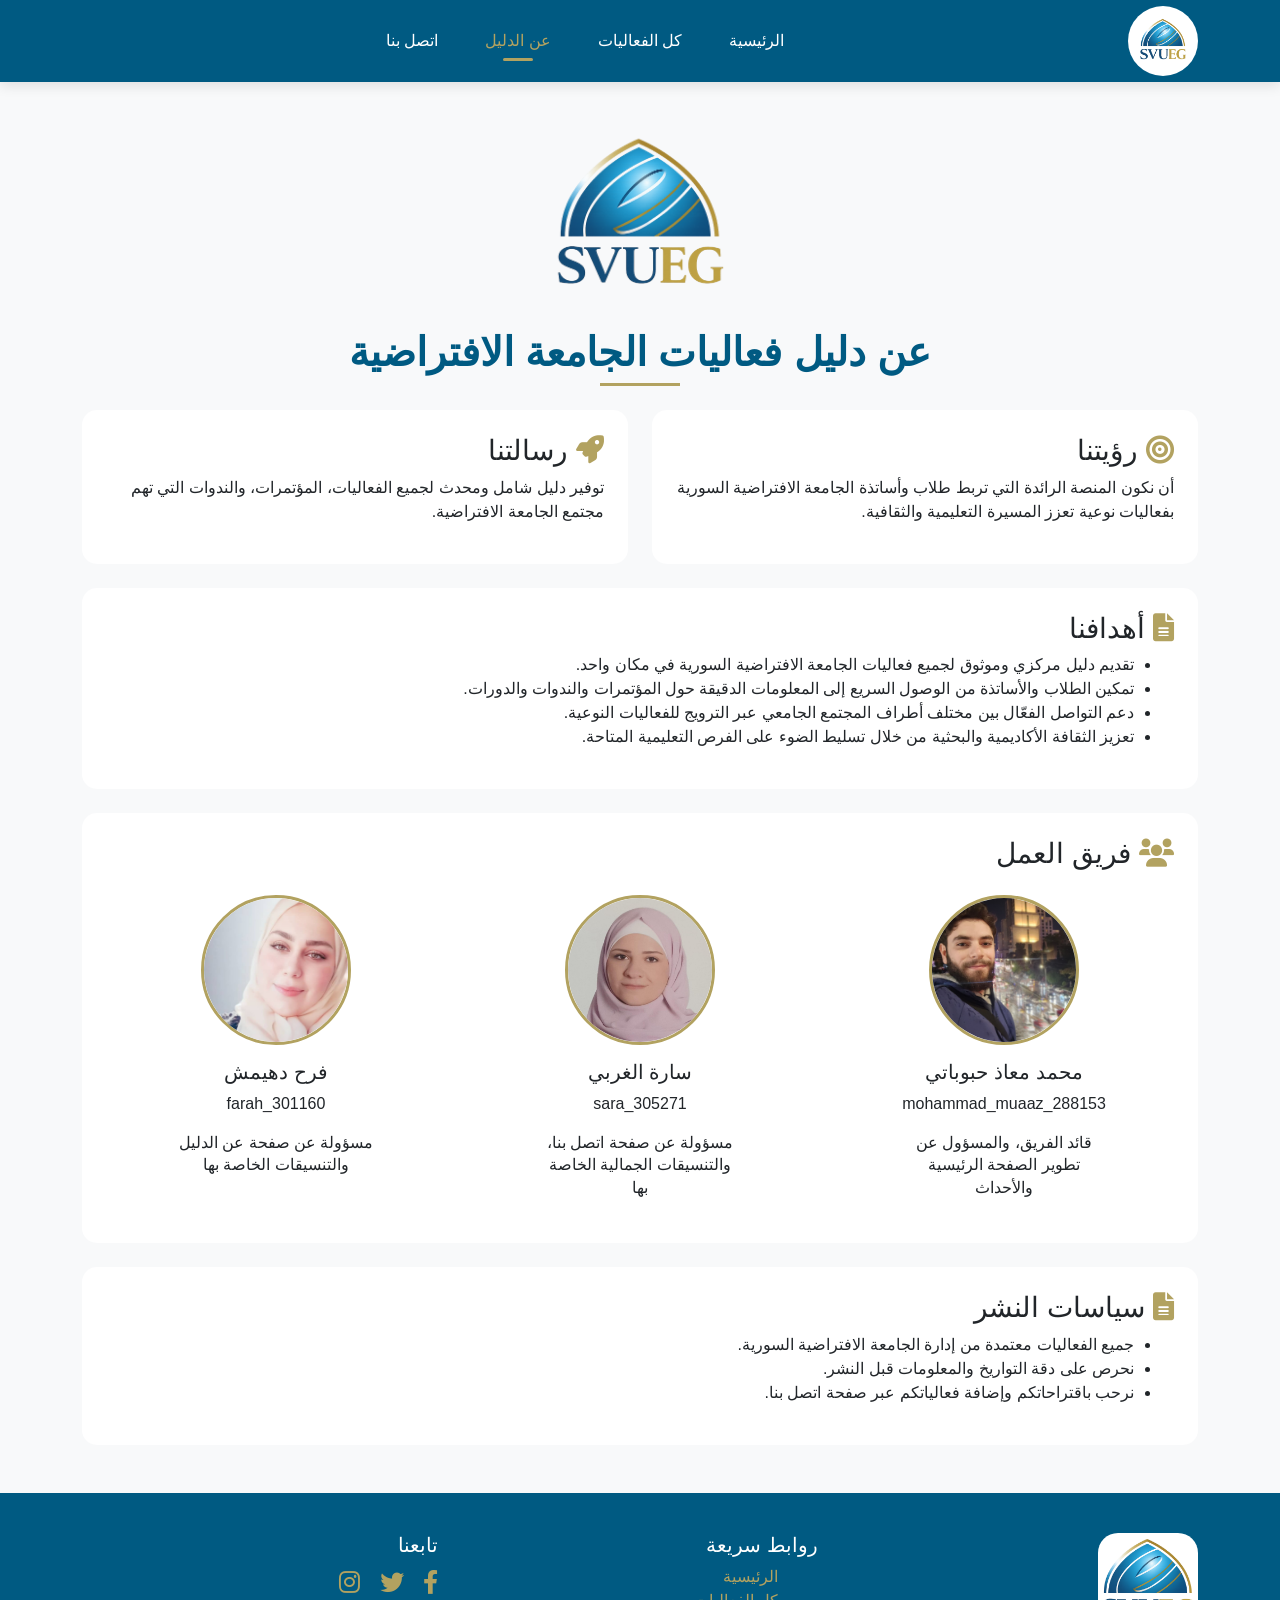
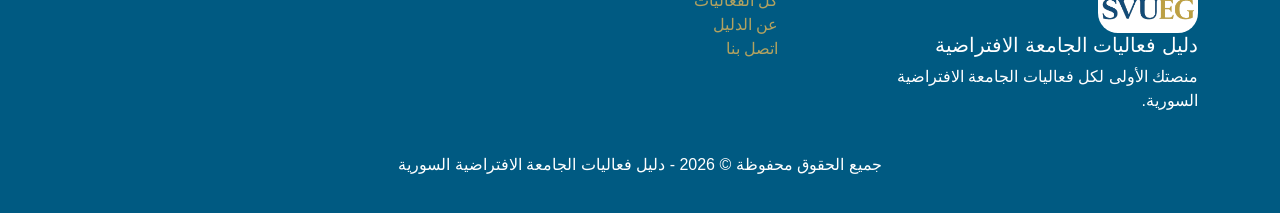
==== about.html @ c6407d6e "Add all project files" ====
<!doctype html>
<html lang="ar" dir="rtl">
  <head>
    <meta charset="UTF-8" />
    <meta name="viewport" content="width=device-width, initial-scale=1.0" />
    <title>دليل فعاليات الجامعة الافتراضية | عن الدليل</title>
    <link rel="icon" href="assets/img/SVUEG.ico" />
    <link
      href="https://cdn.jsdelivr.net/npm/bootstrap@5.3.0-alpha1/dist/css/bootstrap.min.css"
      rel="stylesheet"
    />
    <link
      rel="stylesheet"
      href="https://cdnjs.cloudflare.com/ajax/libs/font-awesome/6.0.0/css/all.min.css"
    />
    <link rel="stylesheet" href="assets/css/styles.css" />
  </head>

  <body style="padding-top: 80px">
    <header style="position: fixed; z-index: 1000; top: 0; width: 100%">
      <nav class="navbar navbar-expand-lg">
        <div class="container">
          <a class="navbar-brand" href="index.html">
            <div
              style="
                width: 70px;
                height: 70px;
                background: white;
                border-radius: 50%;
                display: flex;
                align-items: center;
                justify-content: center;
              "
            >
              <img
                src="assets/img/SVUEG_Logo1.png"
                alt="شعار الجامعة"
                style="width: 50px"
              />
            </div>
          </a>

          <button
            class="navbar-toggler"
            type="button"
            data-bs-toggle="collapse"
            data-bs-target="#navbarNav"
          >
            <span class="navbar-toggler-icon"></span>
          </button>
          <div class="collapse navbar-collapse" id="navbarNav">
            <ul class="navbar-nav mb-2 mb-lg-0">
              <li class="nav-item">
                <a class="nav-link" href="index.html">الرئيسية</a>
              </li>
              <li class="nav-item">
                <a class="nav-link" href="events.html">كل الفعاليات</a>
              </li>
              <li class="nav-item">
                <a class="nav-link active" href="about.html">عن الدليل</a>
              </li>
              <li class="nav-item">
                <a class="nav-link" href="contact.html">اتصل بنا</a>
              </li>
            </ul>
          </div>
        </div>
      </nav>
    </header>

    <main class="container my-5">
      <!--logo-->
      <div
        style="
          height: 180px;
          align-items: center;
          justify-content: center;
          display: flex;
          margin-bottom: 20px;
        "
      >
        <img
          src="./assets/img/SVUEG_Logo1.png"
          alt="SVUEG Logo"
          style="height: 180px"
        />
      </div>

      <h1 class="section-title text-center mb-4">
        عن دليل فعاليات الجامعة الافتراضية
      </h1>

      <!--vision and mission-->
      <div class="row g-4">
        <div class="col-md-6">
          <div class="card h-100 p-4">
            <h3><i class="fas fa-bullseye text-gold"></i> رؤيتنا</h3>
            <p>
              أن نكون المنصة الرائدة التي تربط طلاب وأساتذة الجامعة الافتراضية
              السورية بفعاليات نوعية تعزز المسيرة التعليمية والثقافية.
            </p>
          </div>
        </div>
        <div class="col-md-6">
          <div class="card h-100 p-4">
            <h3><i class="fas fa-rocket text-gold"></i> رسالتنا</h3>
            <p>
              توفير دليل شامل ومحدث لجميع الفعاليات، المؤتمرات، والندوات التي
              تهم مجتمع الجامعة الافتراضية.
            </p>
          </div>
        </div>
      </div>

      <!-- goals -->
      <div class="card mt-4 p-4">
        <h3><i class="fas fa-file-alt text-gold"></i> أهدافنا</h3>
        <ul>
          <li>
            تقديم دليل مركزي وموثوق لجميع فعاليات الجامعة الافتراضية السورية في
            مكان واحد.
          </li>
          <li>
            تمكين الطلاب والأساتذة من الوصول السريع إلى المعلومات الدقيقة حول
            المؤتمرات والندوات والدورات.
          </li>
          <li>
            دعم التواصل الفعّال بين مختلف أطراف المجتمع الجامعي عبر الترويج
            للفعاليات النوعية.
          </li>
          <li>
            تعزيز الثقافة الأكاديمية والبحثية من خلال تسليط الضوء على الفرص
            التعليمية المتاحة.
          </li>
        </ul>
      </div>

      <!--team members-->
      <div class="card mt-4 p-4">
        <h3><i class="fas fa-users text-gold"></i> فريق العمل</h3>
        <div class="row text-center mt-3">
          <div class="col-md-4">
            <img
              src="assets/img/partners/mohammad_muaaz_288153.png"
              alt="mohammad_muaaz img"
              class="team-img"
            />
            <h5>محمد معاذ حبوباتي</h5>
            <p>mohammad_muaaz_288153</p>
            <p
              style="
                line-height: 1.4;
                max-width: 200px;
                margin: 0 auto;
                margin-bottom: 20px;
              "
            >
              قائد الفريق، والمسؤول عن تطوير الصفحة الرئيسية والأحداث
            </p>
          </div>

          <div class="col-md-4">
            <img
              src="assets/img/partners/sara_305271.jpg"
              alt="sara img"
              class="team-img"
            />
            <h5>سارة الغربي</h5>
            <p>sara_305271</p>
            <p
              style="
                line-height: 1.4;
                max-width: 200px;
                margin: 0 auto;
                margin-bottom: 20px;
              "
            >
              مسؤولة عن صفحة اتصل بنا، والتنسيقات الجمالية الخاصة بها
            </p>
          </div>

          <div class="col-md-4">
            <img
              src="assets/img/partners/farah_301160.jpg"
              alt="farah img"
              class="team-img"
            />
            <h5>فرح دهيمش</h5>
            <p>farah_301160</p>
            <p
              style="
                line-height: 1.4;
                max-width: 200px;
                margin: 0 auto;
                margin-bottom: 20px;
              "
            >
              مسؤولة عن صفحة عن الدليل والتنسيقات الخاصة بها
            </p>
          </div>
        </div>
      </div>

      <!--policies-->
      <div class="card mt-4 p-4">
        <h3><i class="fas fa-file-alt text-gold"></i> سياسات النشر</h3>
        <ul>
          <li>جميع الفعاليات معتمدة من إدارة الجامعة الافتراضية السورية.</li>
          <li>نحرص على دقة التواريخ والمعلومات قبل النشر.</li>
          <li>نرحب باقتراحاتكم وإضافة فعالياتكم عبر صفحة اتصل بنا.</li>
        </ul>
      </div>
    </main>

    <!--footer-->
    <footer class="footer mt-auto">
      <div class="container">
        <div class="row">
          <div class="col-md-4">
            <img
              src="./assets/img/SVUEG_Logo.png"
              alt="SVUEG_Logo1"
              style="height: 100px; border-radius: 20%"
            />
            <h5>دليل فعاليات الجامعة الافتراضية</h5>
            <p>منصتك الأولى لكل فعاليات الجامعة الافتراضية السورية.</p>
          </div>
          <div class="col-md-4">
            <h5>روابط سريعة</h5>
            <ul class="list-unstyled">
              <li><a href="index.html">الرئيسية</a></li>
              <li><a href="events.html">كل الفعاليات</a></li>
              <li><a href="about.html">عن الدليل</a></li>
              <li><a href="contact.html">اتصل بنا</a></li>
            </ul>
          </div>
          <div class="col-md-4">
            <h5>تابعنا</h5>
            <div class="social-icons">
              <a href="#"><i class="fab fa-facebook-f"></i></a>
              <a href="#"><i class="fab fa-twitter"></i></a>
              <a href="#"><i class="fab fa-instagram"></i></a>
            </div>
          </div>
        </div>
        <div class="footer-bottom text-center mt-4">
          <p>
            جميع الحقوق محفوظة © 2026 - دليل فعاليات الجامعة الافتراضية السورية
          </p>
        </div>
      </div>
    </footer>

    <script src="https://cdn.jsdelivr.net/npm/bootstrap@5.3.0-alpha1/dist/js/bootstrap.bundle.min.js"></script>
    <script src="https://code.jquery.com/jquery-3.6.0.min.js"></script>
    <script src="assets/js/main.js"></script>

    <!--scroll to top btn-->
    <div
      id="backBtn"
      onclick="window.scrollTo(0, 0)"
      style="
        z-index: 100;
        position: fixed;
        bottom: 30px;
        left: 30px;
        width: 50px;
        height: 50px;
        background: #0a3b5a;
        color: white;
        border-radius: 50%;
        display: none;
        align-items: center;
        justify-content: center;
        cursor: pointer;
        font-size: 30px;
      "
    >
      ↑
    </div>

    <script>
      //show/hide scroll button
      var btn = document.getElementById("backBtn");

      window.onscroll = function () {
        if (document.documentElement.scrollTop > 300) {
          btn.style.display = "flex";
        } else {
          btn.style.display = "none";
        }
      };
    </script>
  </body>
</html>
---- assets/css/styles.css ----
:root {
  --primary-color: #005a82;
  --accent-color: #b2a260;
  --text-light: #ffffff;
  --text-dark: #333333;
  --bg-light: #f8f9fa;
}

body {
  font-family: "Tajawal", "Segoe UI", sans-serif;
  color: var(--text-dark);
  background-color: var(--bg-light);
  display: flex;
  flex-direction: column;
  min-height: 100vh;
}

.navbar {
  background-color: var(--primary-color);
  box-shadow: 0 4px 12px rgba(0, 0, 0, 0.1);
  padding: 6px 0;
}

.navbar .container {
  position: relative;
  display: flex;
  align-items: center;
  justify-content: space-between;
}

.navbar-collapse {
  flex-grow: 1;
  display: flex;
  justify-content: center;
}

@media (min-width: 992px) {
  .navbar-nav {
    display: flex;
    justify-content: center;
    gap: 5px;
  }

  .navbar-nav.ms-auto {
    margin-right: 0 !important;
  }
}

.navbar-nav {
  gap: 15px;
}

@media (min-width: 992px) {
  .navbar-nav {
    gap: 15px;
  }
}

.navbar-brand {
  margin: 0;
  padding: 0;
}

.navbar-brand img {
  transition: transform 0.3s ease;
}

.navbar-brand img:hover {
  transform: scale(1.05);
}

.navbar-brand,
.nav-link {
  color: var(--text-light) !important;
  font-weight: 500;
  transition: color 0.3s ease;
}

.nav-link {
  padding: 8px 16px !important;
  border-radius: 8px;
  position: relative;
}

.nav-link:hover,
.nav-link.active {
  color: var(--accent-color) !important;
}

.nav-link.active::after {
  content: "";
  position: absolute;
  bottom: 0;
  right: 50%;
  transform: translateX(50%);
  width: 30px;
  height: 3px;
  background-color: var(--accent-color);
  border-radius: 2px;
}

.navbar-toggler {
  border-color: var(--accent-color);
  background-color: transparent;
  position: relative;
  z-index: 10;
}

.navbar-toggler-icon {
  background-image: url("data:image/svg+xml,%3csvg xmlns='http://www.w3.org/2000/svg' viewBox='0 0 30 30'%3e%3cpath stroke='%23b2a260' stroke-linecap='round' stroke-miterlimit='10' stroke-width='2' d='M4 7h22M4 15h22M4 23h22'/%3e%3c/svg%3e");
}

.navbar-toggler:focus {
  box-shadow: 0 0 0 2px var(--accent-color);
}

@media (max-width: 991px) {
  .navbar-collapse {
    margin-top: 15px;
    padding-top: 10px;
    border-top: 1px solid rgba(255, 255, 255, 0.2);
    text-align: center;
  }

  .navbar-nav {
    gap: 5px;
    text-align: center;
  }

  .nav-link {
    text-align: center;
    padding: 12px !important;
    display: inline-block;
  }

  .nav-link.active::after {
    display: none;
  }

  .navbar-collapse {
    justify-content: center;
  }
}

.section-title {
  color: var(--primary-color);
  font-weight: 700;
  position: relative;
  padding-bottom: 10px;
}

.section-title:after {
  content: "";
  position: absolute;
  bottom: 0;
  right: 50%;
  transform: translateX(50%);
  width: 80px;
  height: 3px;
  background-color: var(--accent-color);
}

.btn-primary {
  background-color: var(--primary-color);
  border-color: var(--primary-color);
}

.btn-primary:hover {
  background-color: #002a3a;
  border-color: #002a3a;
}

.text-gold {
  color: var(--accent-color);
}

.card {
  border: none;
  border-radius: 15px;
  transition:
    transform 0.3s ease,
    box-shadow 0.3s ease;
}

.card:hover {
  transform: translateY(-5px);
  box-shadow: 0 12px 20px rgba(0, 0, 0, 0.1);
}

.event-card img,
.carousel-item img {
  object-fit: cover;
  height: 220px;
  width: 100%;
  border-radius: 12px 12px 0 0;
}

.footer {
  background-color: var(--primary-color);
  color: var(--text-light);
  padding: 40px 0 20px;
  margin-top: 50px;
}

.footer a {
  color: var(--accent-color);
  text-decoration: none;
}

.footer a:hover {
  color: #d4c28c;
}

.social-icons a {
  display: inline-block;
  margin-left: 15px;
  font-size: 1.5rem;
}

.badge-category {
  background-color: var(--accent-color);
  color: var(--primary-color);
  font-weight: bold;
  padding: 8px 16px;
  margin: 5px;
  border-radius: 30px;
  cursor: pointer;
  transition: all 0.2s;
}

.badge-category:hover {
  background-color: var(--primary-color);
  color: var(--accent-color);
}

.hero-slider-section {
  margin-bottom: 2rem;
}

.carousel {
  height: 600px;
  max-height: 70vh;
}

.carousel-item {
  position: relative;
  height: 600px;
  max-height: 70vh;
}

.carousel-item img {
  height: 100%;
  width: 100%;
  object-fit: cover;
}

.carousel-item::before {
  content: "";
  position: absolute;
  top: 0;
  left: 0;
  right: 0;
  bottom: 0;
  background: linear-gradient(
    135deg,
    rgba(0, 53, 76, 0.35) 0%,
    rgba(0, 53, 76, 0.5) 100%
  );
  z-index: 1;
  border-radius: 0;
}

.carousel-item img {
  filter: brightness(0.95) contrast(1.05);
}

.carousel-caption {
  z-index: 2;
  bottom: 30%;
  text-align: center;
  background: rgba(0, 0, 0, 0.25);
  backdrop-filter: blur(3px);
  border-radius: 15px;
  padding: 25px 35px;
  max-width: 70%;
  margin: 0 auto;
  left: 15%;
  right: 15%;
}

.carousel-caption h3 {
  font-size: 2.2rem;
  font-weight: 700;
  color: #ffffff;
  text-shadow: 2px 2px 6px rgba(0, 0, 0, 0.4);
  margin-bottom: 10px;
}

.carousel-caption p {
  font-size: 1.2rem;
  color: var(--accent-color);
  font-weight: 500;
  text-shadow: 1px 1px 3px rgba(0, 0, 0, 0.4);
}

.carousel-indicators button {
  background-color: var(--accent-color) !important;
  width: 45px !important;
  height: 4px !important;
  border-radius: 5px;
  margin: 0 5px;
}

.carousel-control-prev-icon,
.carousel-control-next-icon {
  background-color: rgba(0, 53, 76, 0.5);
  border-radius: 50%;
  padding: 25px;
  background-size: 50%;
}

.carousel-control-prev-icon:hover,
.carousel-control-next-icon:hover {
  background-color: rgba(178, 162, 96, 0.7);
}

@media (max-width: 768px) {
  .carousel,
  .carousel-item {
    height: 400px;
    max-height: 50vh;
  }

  .carousel-caption {
    padding: 12px 18px;
    max-width: 90%;
    left: 5%;
    right: 5%;
    bottom: 25%;
  }

  .carousel-caption h3 {
    font-size: 1.3rem;
  }

  .carousel-caption p {
    font-size: 0.9rem;
  }

  .carousel-control-prev-icon,
  .carousel-control-next-icon {
    padding: 15px;
  }
}

@media (max-width: 480px) {
  .carousel,
  .carousel-item {
    height: 300px;
    max-height: 45vh;
  }

  .carousel-caption {
    padding: 8px 12px;
  }

  .carousel-caption h3 {
    font-size: 1rem;
  }

  .carousel-caption p {
    font-size: 0.8rem;
  }
}

.team-img {
  width: 150px;
  height: 150px;
  border-radius: 50%;
  object-fit: cover;
  border: 3px solid var(--accent-color);
  margin-bottom: 15px;
  transition: transform 0.3s ease;
}

.team-img:hover {
  transform: scale(1.05);
  border-color: var(--primary-color);
}
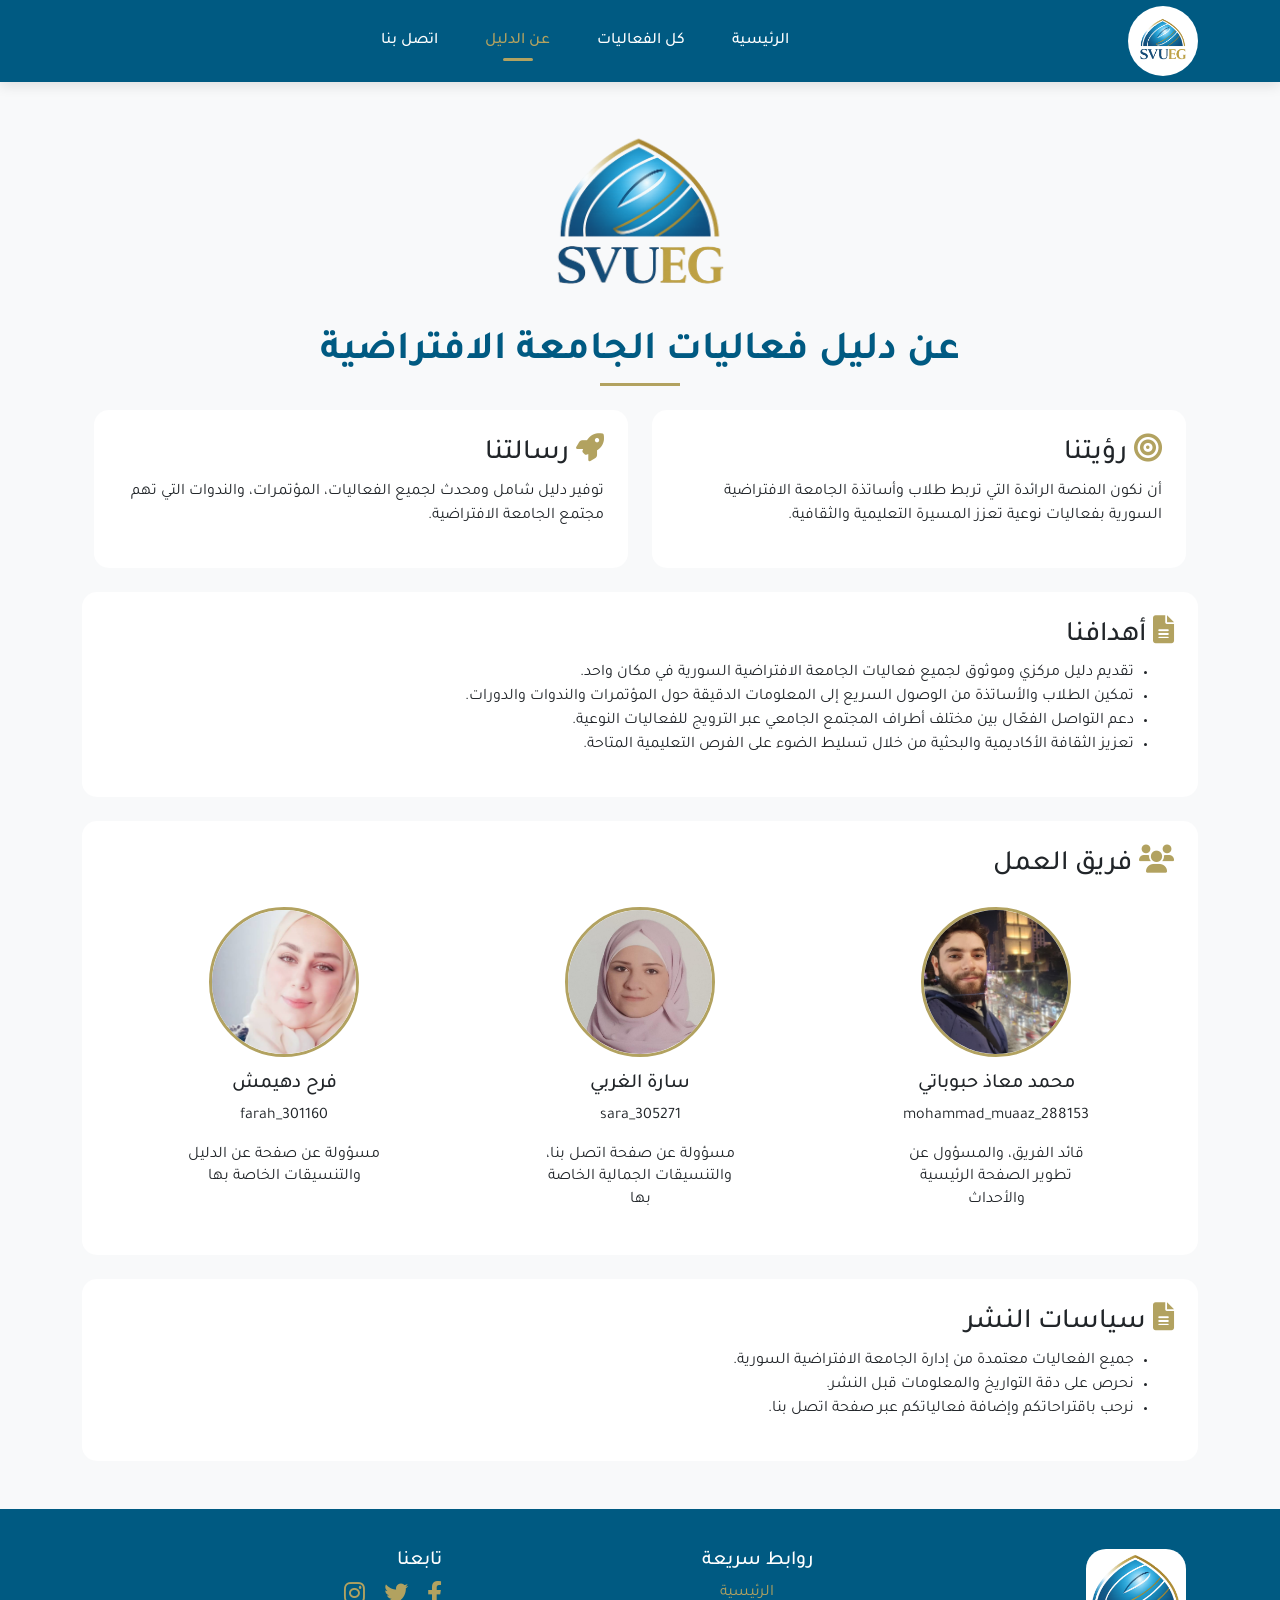
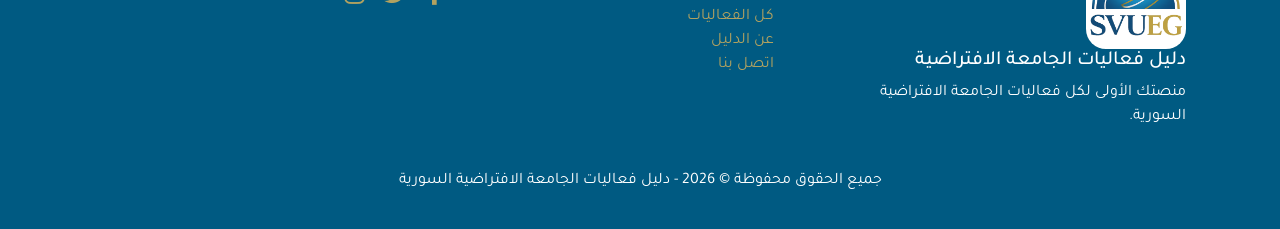
==== commit 6320c217: "Add Font" ====
--- a/about.html
+++ b/about.html
@@ -7,6 +7,10 @@
     <link rel="icon" href="assets/img/SVUEG.ico" />
     <link
       href="https://cdn.jsdelivr.net/npm/bootstrap@5.3.0-alpha1/dist/css/bootstrap.min.css"
+      rel="stylesheet"
+    />
+    <link
+      href="https://fonts.googleapis.com/css2?family=Tajawal:wght@400;500;700;800&display=swap"
       rel="stylesheet"
     />
     <link
--- a/assets/css/styles.css
+++ b/assets/css/styles.css
@@ -4,6 +4,15 @@
   --text-light: #ffffff;
   --text-dark: #333333;
   --bg-light: #f8f9fa;
+}
+
+*{
+  max-width: 100%;
+  box-sizing: border-box;
+}
+
+html{
+  overflow-x: hidden !important;
 }
 
 body {
@@ -13,6 +22,15 @@
   display: flex;
   flex-direction: column;
   min-height: 100vh;
+  overflow-x: hidden !important
+}
+.container, .container-fluid, .row {
+  overflow-x: hidden !important;
+}
+
+.row {
+  margin-left: 0 !important;
+  margin-right: 0 !important;
 }
 
 .navbar {
@@ -386,4 +404,33 @@
 .team-img:hover {
   transform: scale(1.05);
   border-color: var(--primary-color);
+}
+
+#categoriesBadges {
+  display: flex;
+  flex-wrap: wrap;
+  justify-content: center;
+  gap: 10px;
+  width: 100%;
+  overflow-x: hidden;
+}
+
+.badge-category {
+  background-color: #b2a260;
+  color: #005a82;
+  font-weight: bold;
+  padding: 8px 18px;
+  border-radius: 40px;
+  cursor: pointer;
+  transition: all 0.2s;
+  white-space: nowrap;
+  display: inline-block;
+}
+
+@media (max-width: 480px) {
+  .badge-category {
+    padding: 6px 12px;
+    font-size: 13px;
+    white-space: nowrap;
+  }
 }
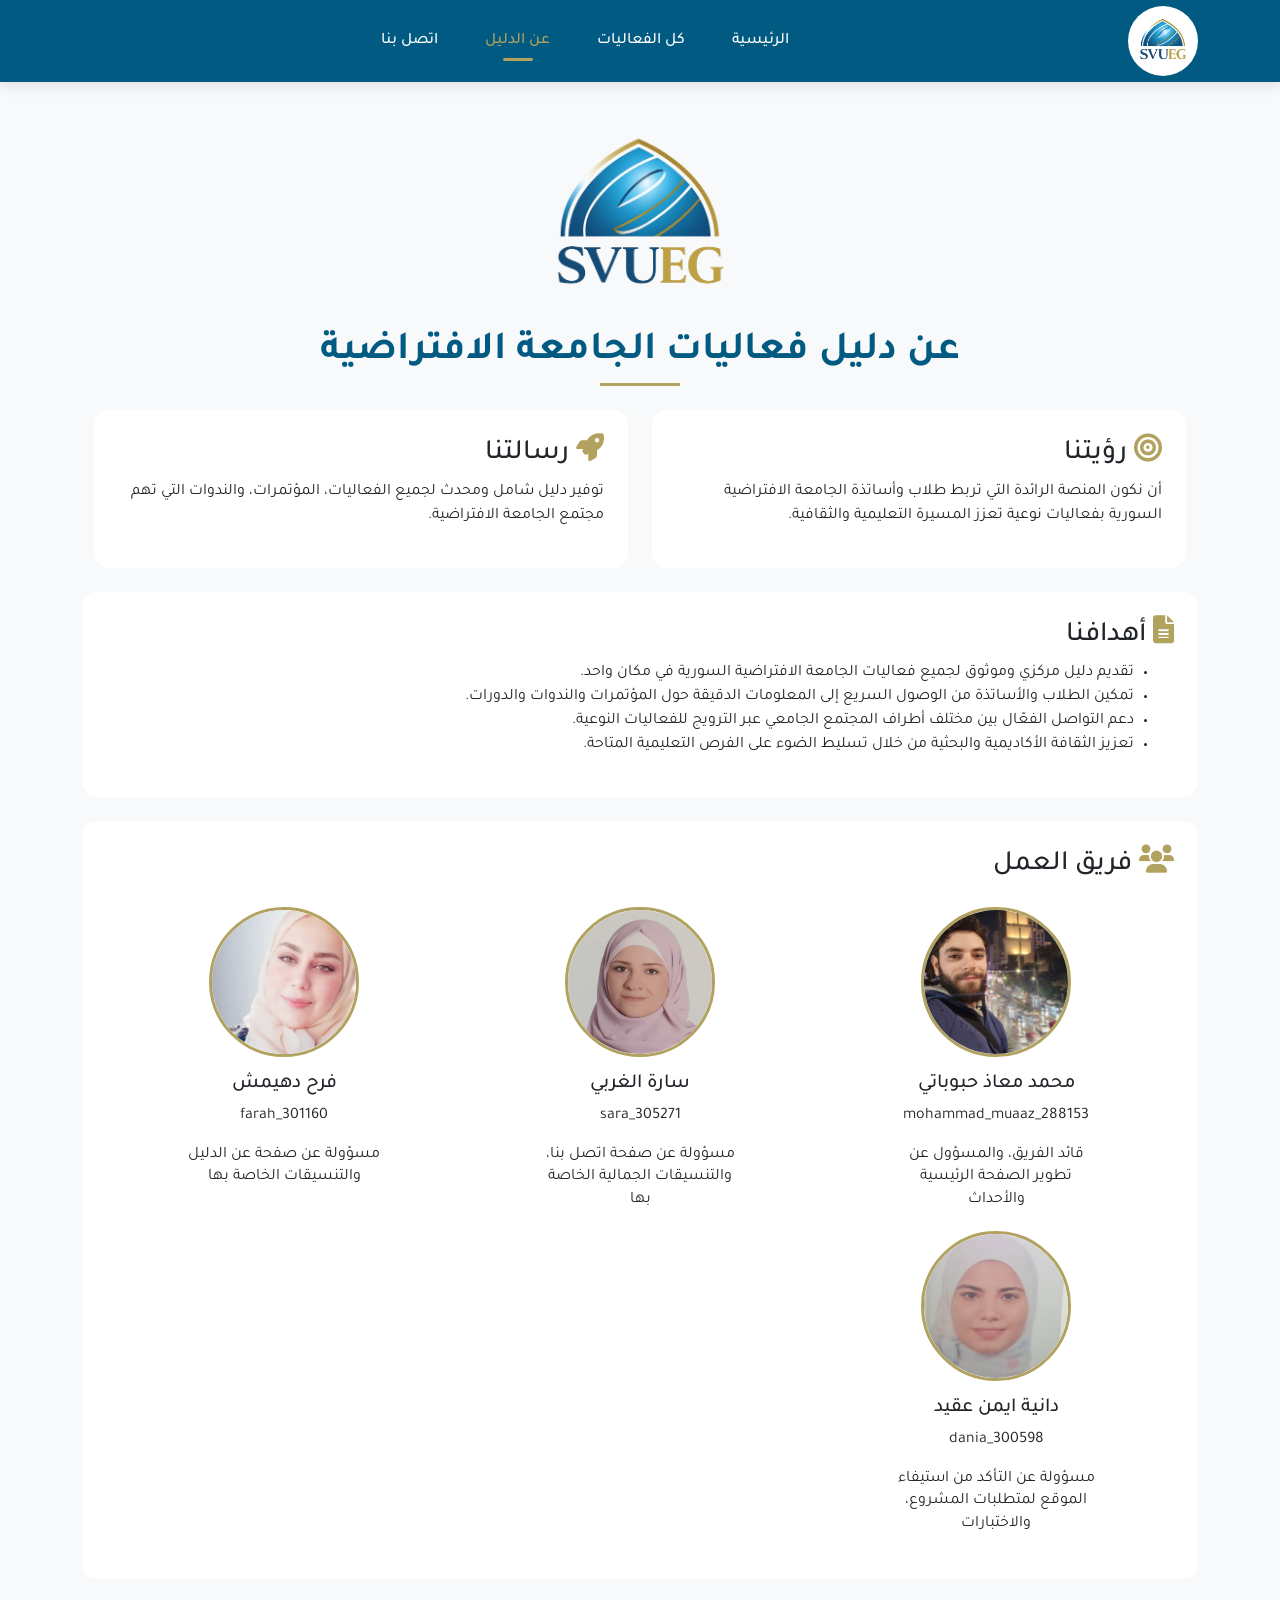
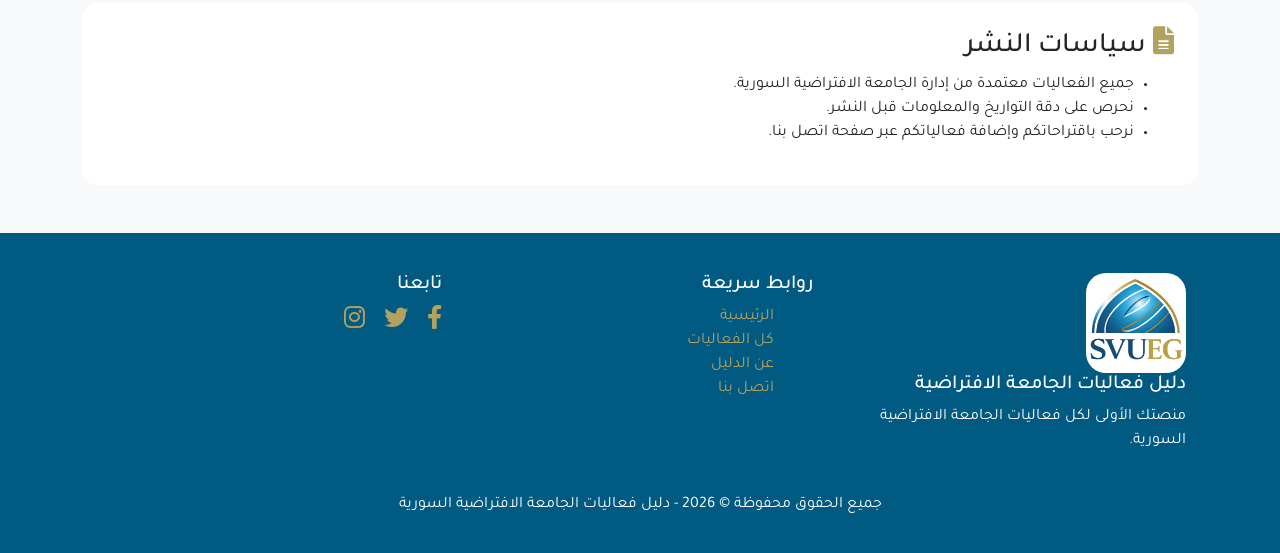
==== commit 3a03357a: "Edit Team members info" ====
--- a/about.html
+++ b/about.html
@@ -116,7 +116,7 @@
         </div>
       </div>
 
-      <!-- goals -->
+      <!--goals -->
       <div class="card mt-4 p-4">
         <h3><i class="fas fa-file-alt text-gold"></i> أهدافنا</h3>
         <ul>
@@ -200,6 +200,26 @@
               "
             >
               مسؤولة عن صفحة عن الدليل والتنسيقات الخاصة بها
+            </p>
+          </div>
+
+          <div class="col-md-4">
+            <img
+              src="assets/img/partners/dania_300598.jpg"
+              alt="farah img"
+              class="team-img"
+            />
+            <h5>دانية ايمن عقيد</h5>
+            <p>dania_300598</p>
+            <p
+              style="
+                line-height: 1.4;
+                max-width: 200px;
+                margin: 0 auto;
+                margin-bottom: 20px;
+              "
+            >
+              مسؤولة عن التأكد من استيفاء الموقع لمتطلبات المشروع، والاختبارات
             </p>
           </div>
         </div>
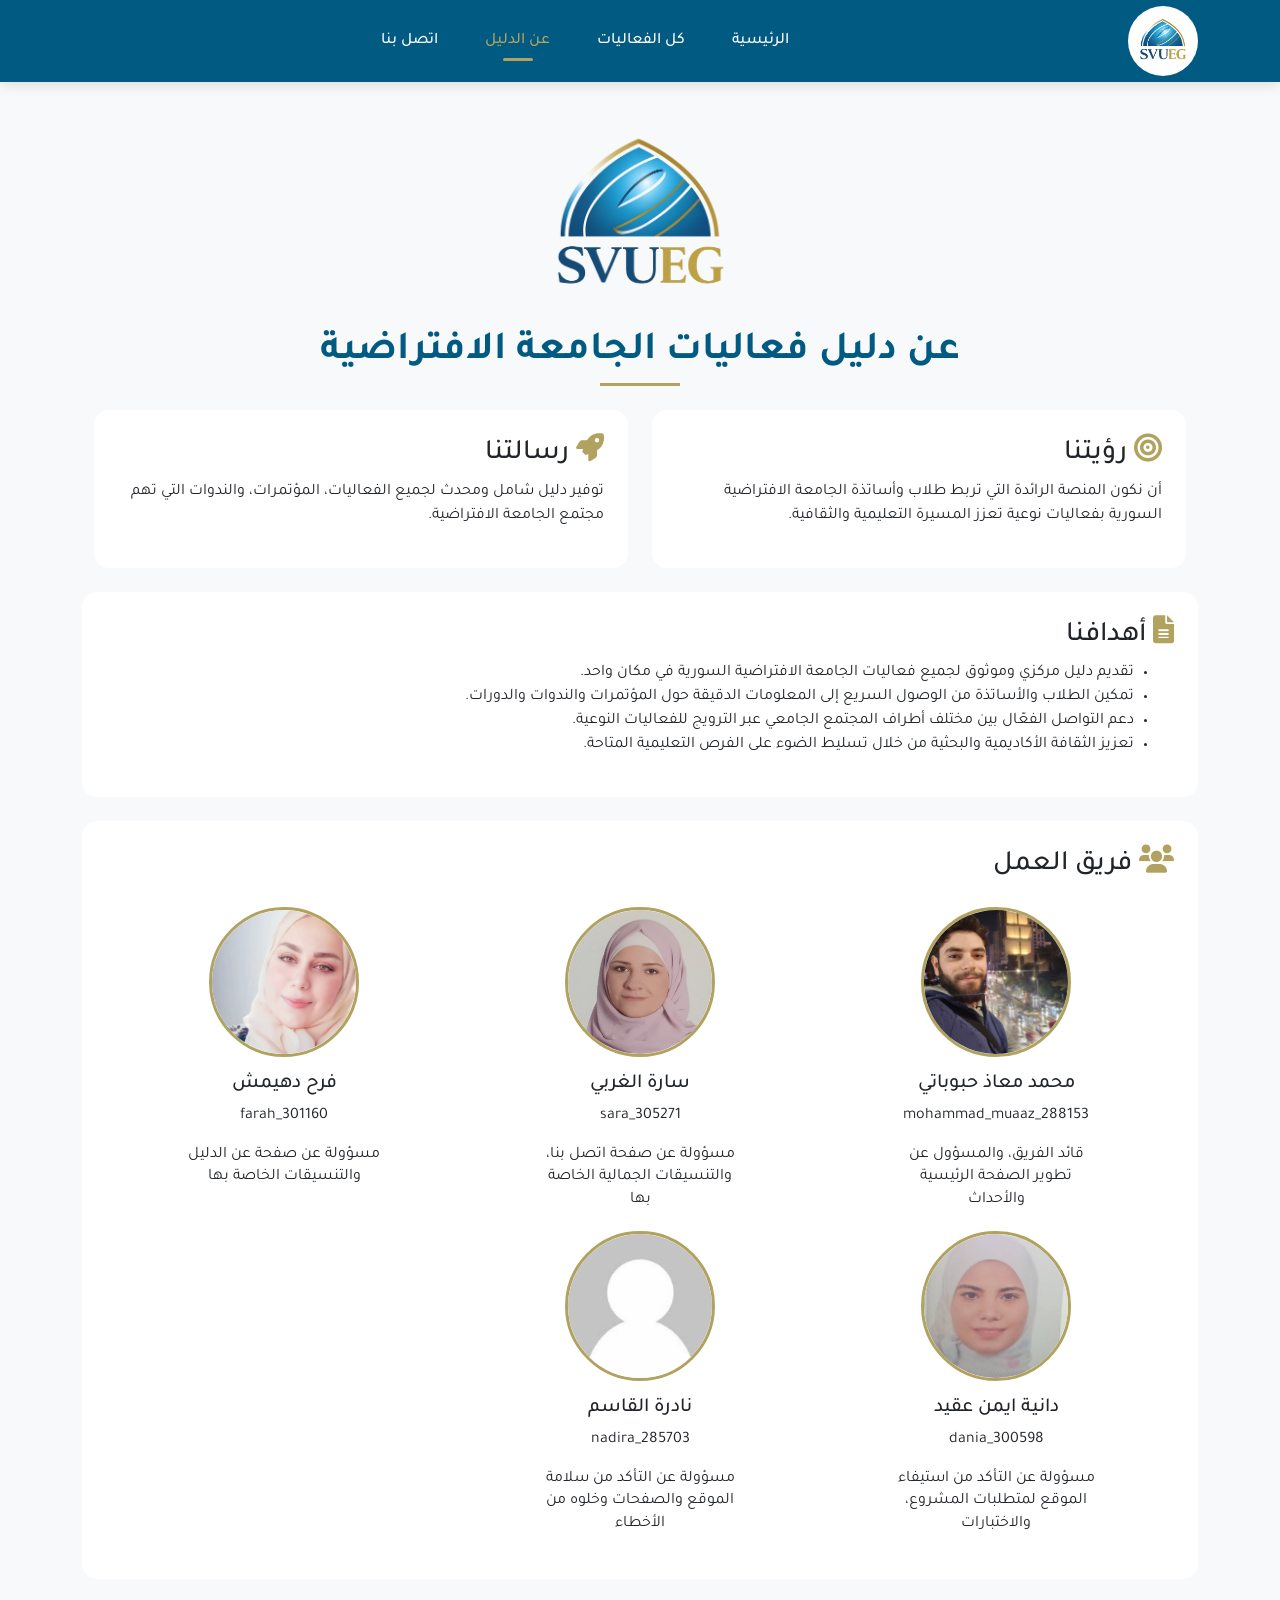
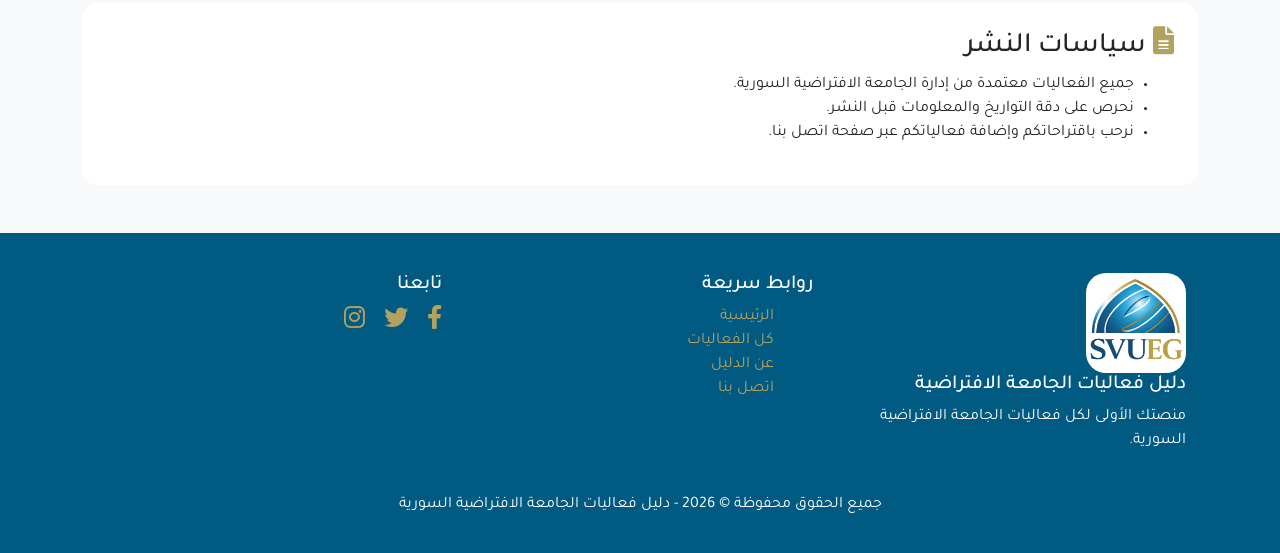
==== commit b39e907f: "Update Team members info" ====
--- a/about.html
+++ b/about.html
@@ -222,6 +222,26 @@
               مسؤولة عن التأكد من استيفاء الموقع لمتطلبات المشروع، والاختبارات
             </p>
           </div>
+
+          <div class="col-md-4">
+            <img
+              src="assets/img/partners/unknown.png"
+              alt="farah img"
+              class="team-img"
+            />
+            <h5>نادرة القاسم</h5>
+            <p>nadira_285703</p>
+            <p
+              style="
+                line-height: 1.4;
+                max-width: 200px;
+                margin: 0 auto;
+                margin-bottom: 20px;
+              "
+            >
+              مسؤولة عن التأكد من سلامة الموقع والصفحات وخلوه من الأخطاء
+            </p>
+          </div>
         </div>
       </div>
 
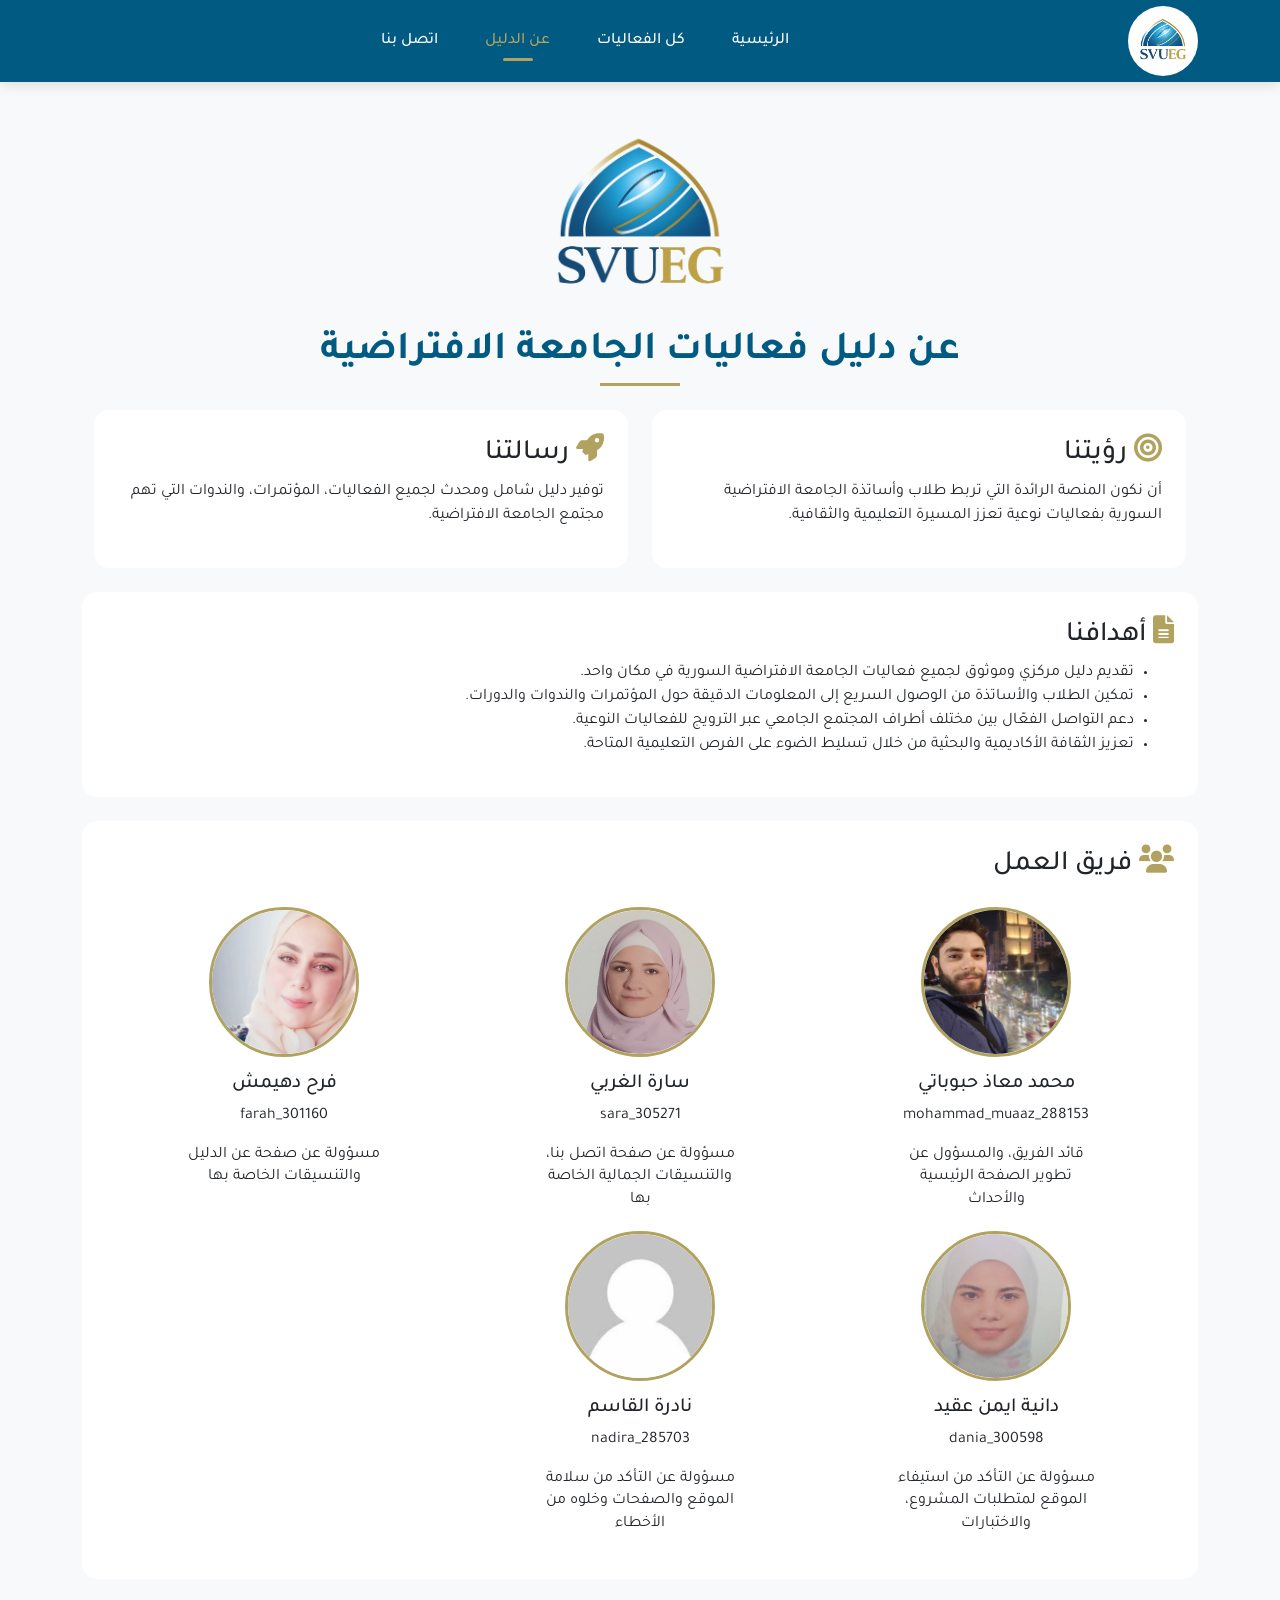
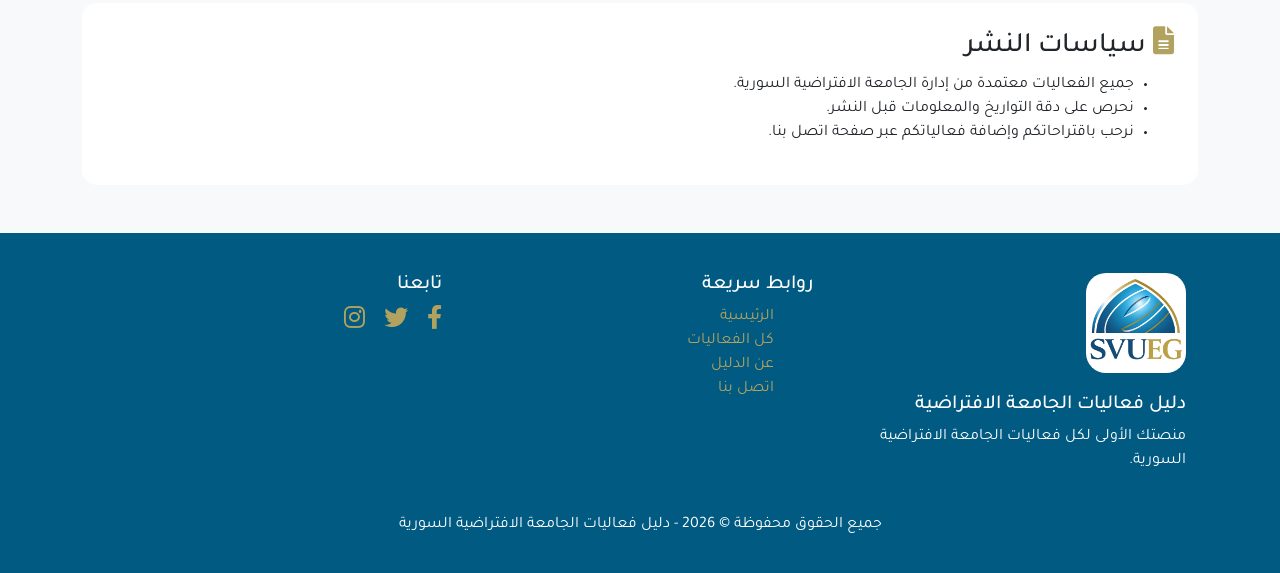
==== commit d3097914: "fix: Responsive things" ====
--- a/about.html
+++ b/about.html
@@ -264,7 +264,7 @@
             <img
               src="./assets/img/SVUEG_Logo.png"
               alt="SVUEG_Logo1"
-              style="height: 100px; border-radius: 20%"
+              style="height: 100px; border-radius: 20%; margin-bottom: 20px;"
             />
             <h5>دليل فعاليات الجامعة الافتراضية</h5>
             <p>منصتك الأولى لكل فعاليات الجامعة الافتراضية السورية.</p>
--- a/assets/css/styles.css
+++ b/assets/css/styles.css
@@ -433,4 +433,32 @@
     font-size: 13px;
     white-space: nowrap;
   }
+}
+
+@media (max-width: 991px) {
+  .navbar-collapse {
+    transition: all 0.3s ease-in-out !important;
+    transform-origin: top center;
+    transform: scaleY(0);
+    opacity: 0;
+    display: block !important;
+    height: 0;
+    overflow: hidden;
+    padding: 0 !important;
+    margin: 0 !important;
+    border-top: none !important;
+  }
+
+  .navbar-collapse.show {
+    transform: scaleY(1);
+    opacity: 1;
+    height: auto;
+    margin-top: 15px !important;
+    padding-top: 10px !important;
+    border-top: 1px solid rgba(255, 255, 255, 0.2) !important;
+  }
+
+  .navbar-nav {
+    transition: all 0.2s ease;
+  }
 }
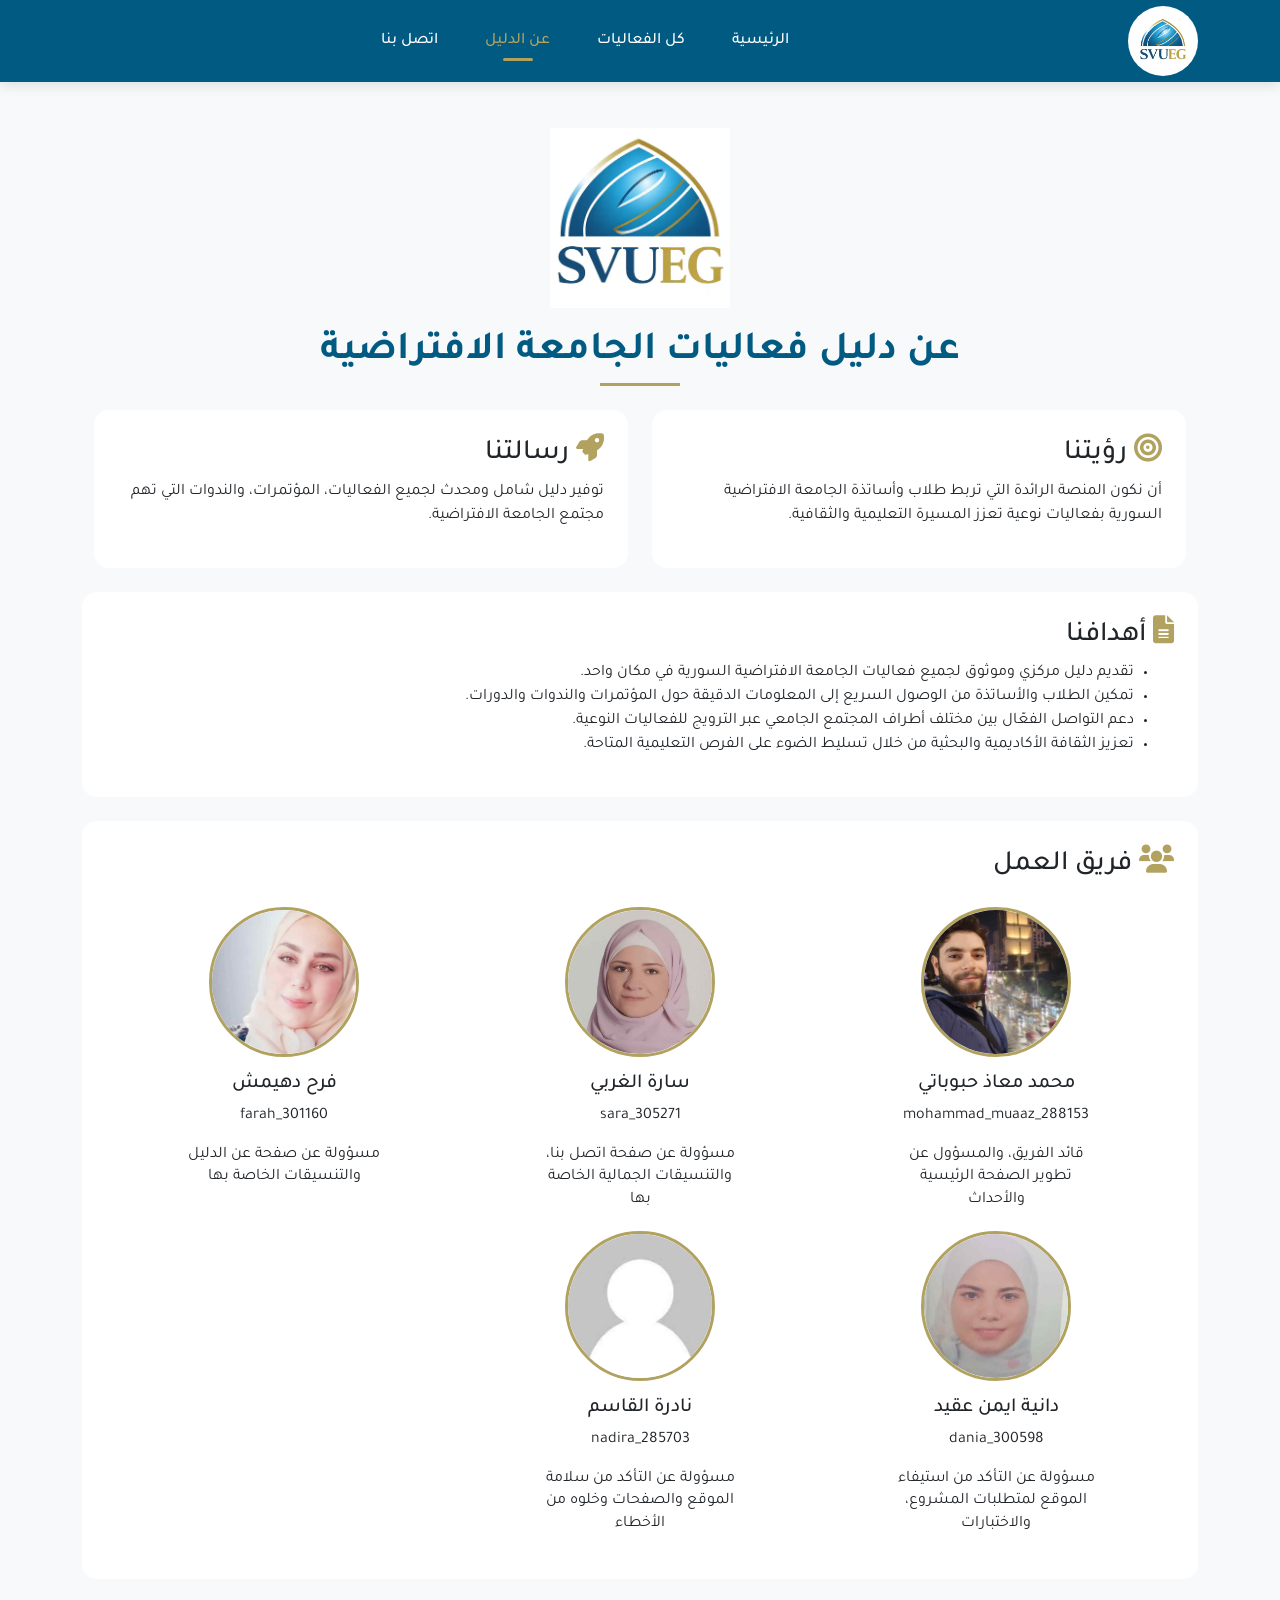
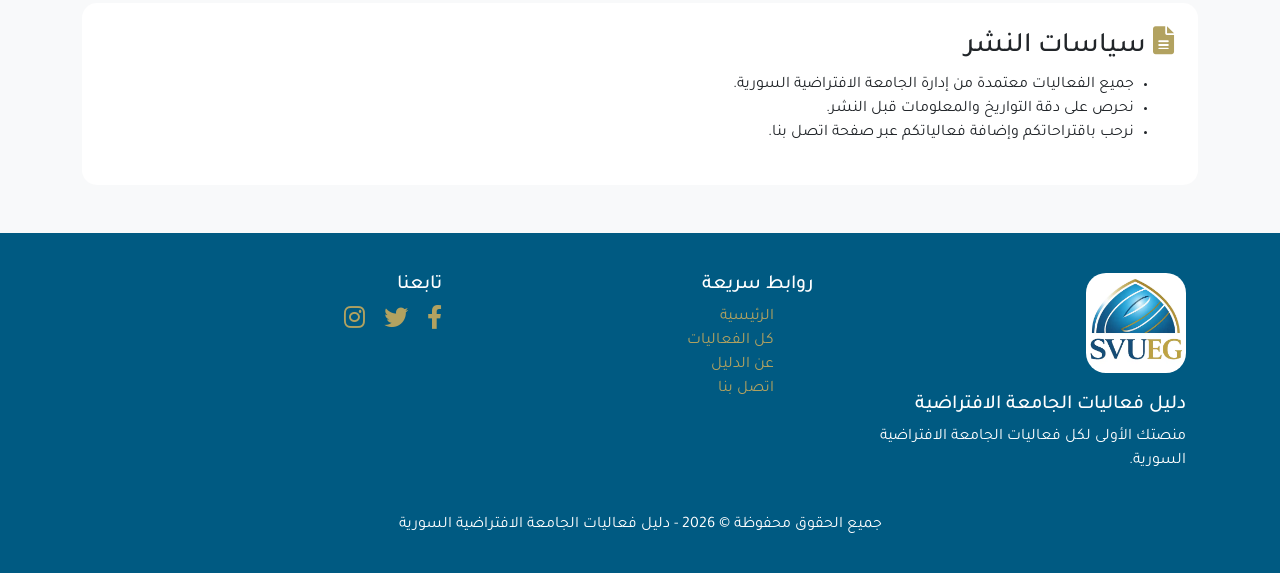
==== commit 8780ca8d: "Delete all Imgs and replace by compress imgs for optimaizing the UX" ====
--- a/about.html
+++ b/about.html
@@ -37,7 +37,7 @@
               "
             >
               <img
-                src="assets/img/SVUEG_Logo1.png"
+                src="assets/img/SVUEG_Logo.webp"
                 alt="شعار الجامعة"
                 style="width: 50px"
               />
@@ -84,7 +84,7 @@
         "
       >
         <img
-          src="./assets/img/SVUEG_Logo1.png"
+          src="./assets/img/SVUEG_Logo.webp"
           alt="SVUEG Logo"
           style="height: 180px"
         />
@@ -145,7 +145,7 @@
         <div class="row text-center mt-3">
           <div class="col-md-4">
             <img
-              src="assets/img/partners/mohammad_muaaz_288153.png"
+              src="assets/img/partners/mohammad_muaaz_288153.jpg"
               alt="mohammad_muaaz img"
               class="team-img"
             />
@@ -225,7 +225,7 @@
 
           <div class="col-md-4">
             <img
-              src="assets/img/partners/unknown.png"
+              src="assets/img/partners/unknown.jpg"
               alt="farah img"
               class="team-img"
             />
@@ -262,7 +262,7 @@
         <div class="row">
           <div class="col-md-4">
             <img
-              src="./assets/img/SVUEG_Logo.png"
+              src="./assets/img/SVUEG_Logo.webp"
               alt="SVUEG_Logo1"
               style="height: 100px; border-radius: 20%; margin-bottom: 20px;"
             />
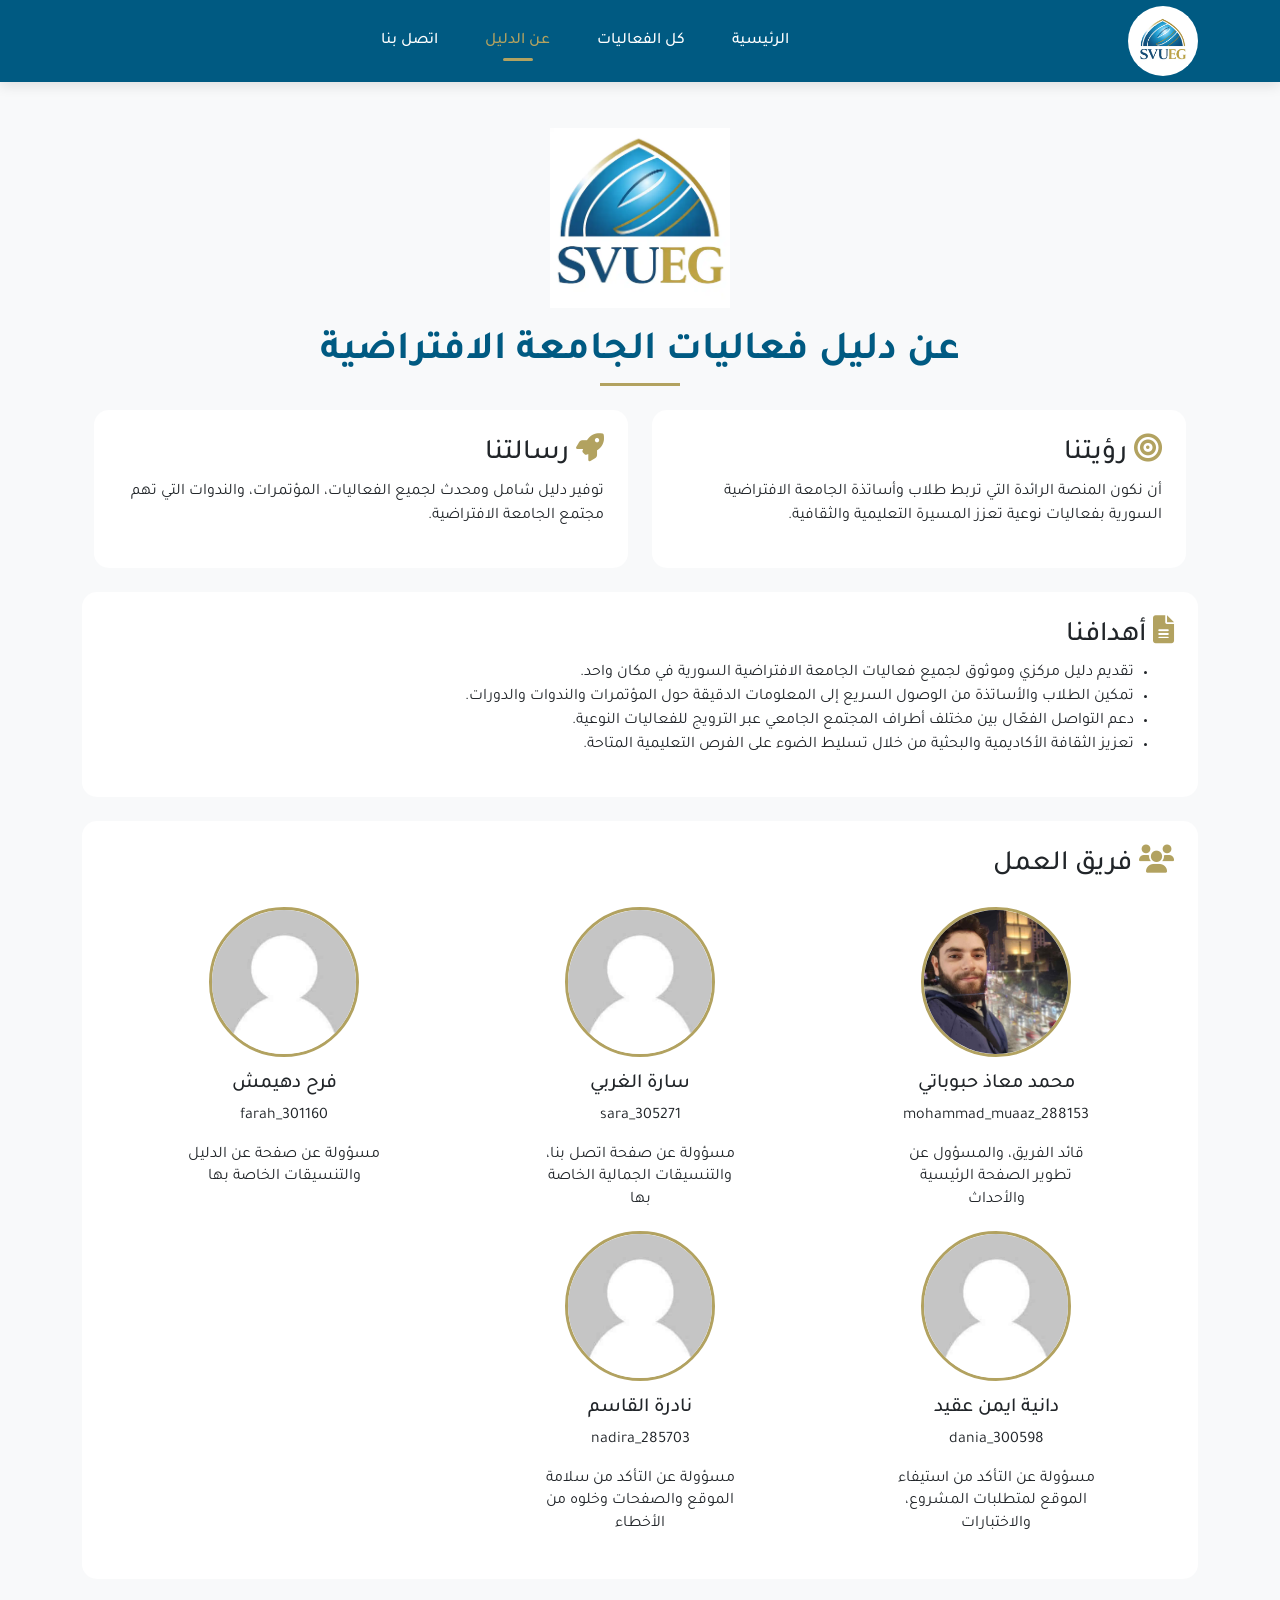
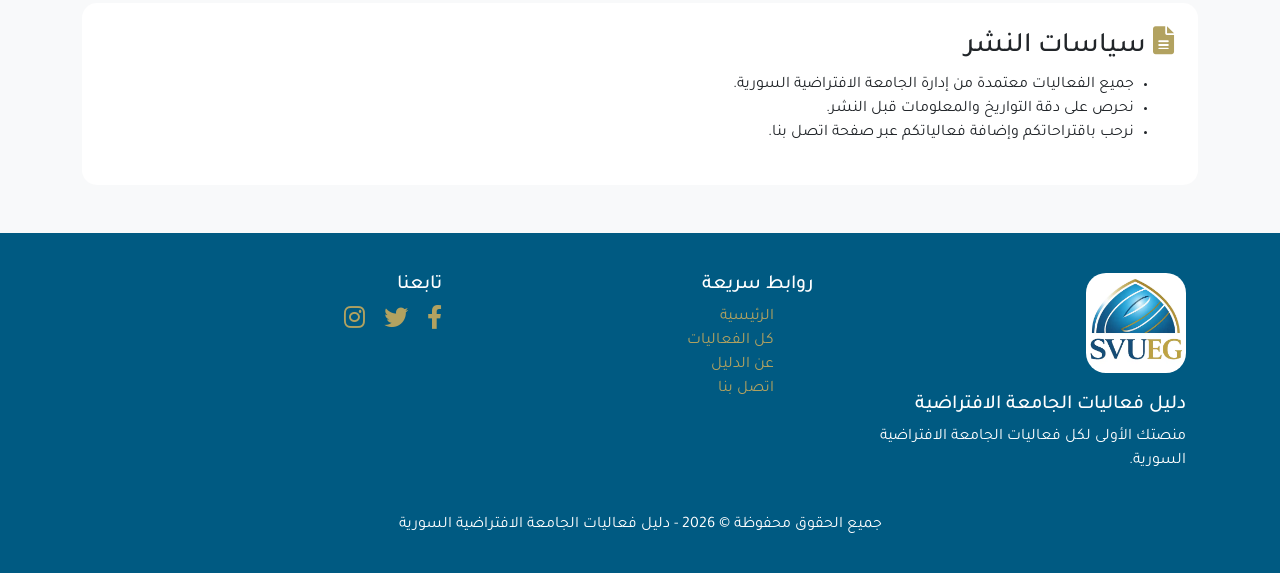
==== commit 016f84e0: "Update partners" ====
--- a/about.html
+++ b/about.html
@@ -165,7 +165,7 @@
 
           <div class="col-md-4">
             <img
-              src="assets/img/partners/sara_305271.jpg"
+              src="assets/img/partners/unknown.jpg"
               alt="sara img"
               class="team-img"
             />
@@ -185,7 +185,7 @@
 
           <div class="col-md-4">
             <img
-              src="assets/img/partners/farah_301160.jpg"
+              src="assets/img/partners/unknown.jpg"
               alt="farah img"
               class="team-img"
             />
@@ -205,7 +205,7 @@
 
           <div class="col-md-4">
             <img
-              src="assets/img/partners/dania_300598.jpg"
+              src="assets/img/partners/unknown.jpg"
               alt="farah img"
               class="team-img"
             />
